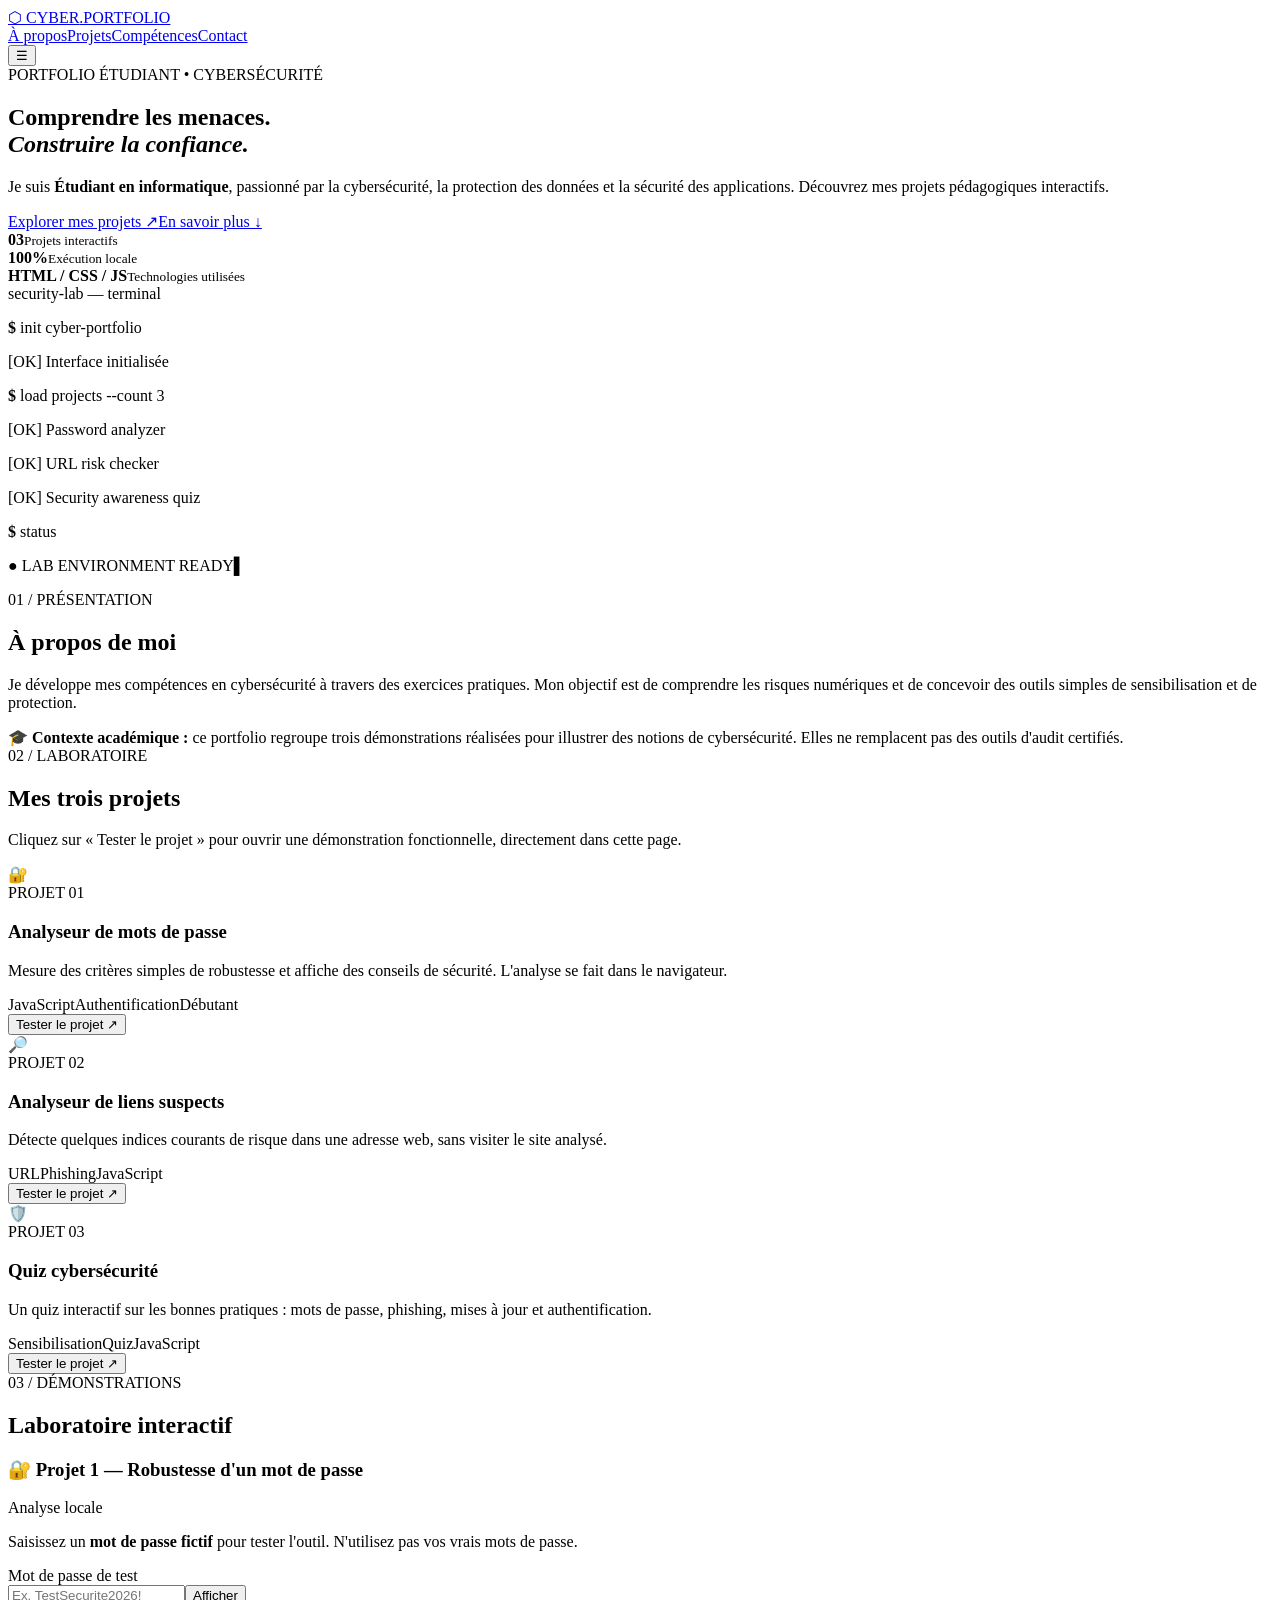
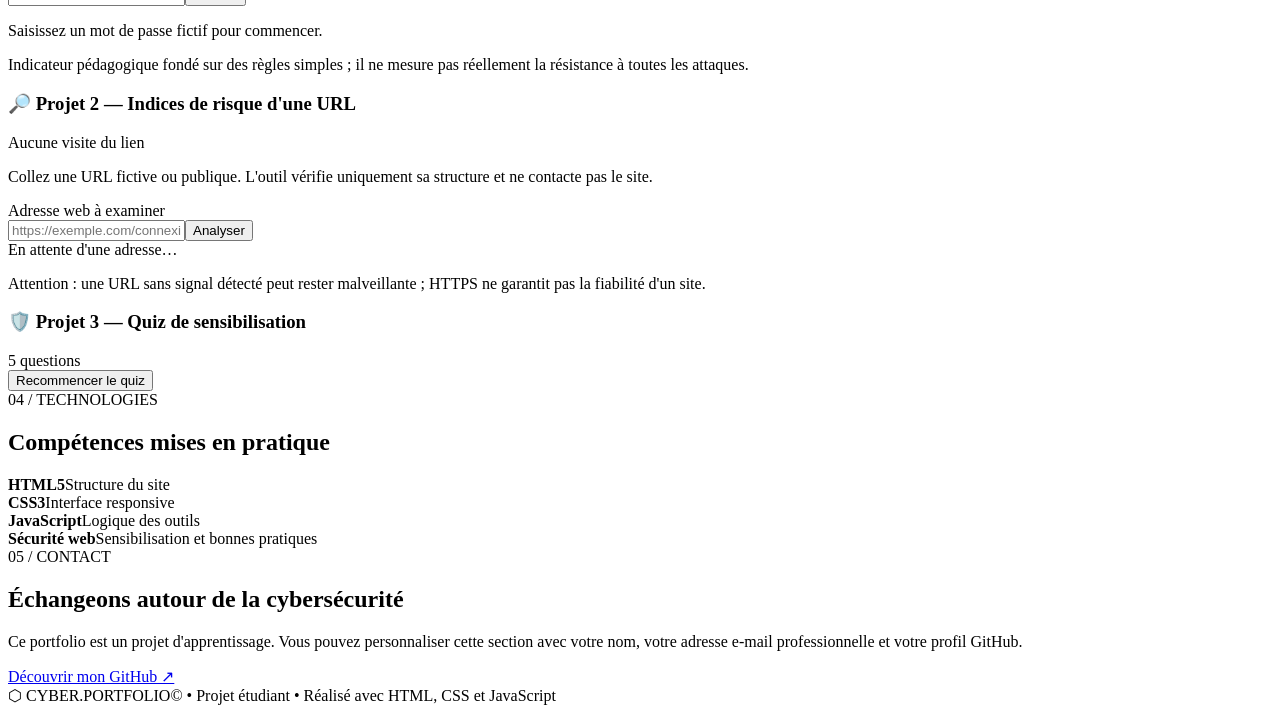
==== index.html @ 008ca934 "Add cybersecurity portfolio homepage" ====
<!doctype html>
<html lang="fr"><head><meta charset="utf-8"><meta name="viewport" content="width=device-width,initial-scale=1"><meta name="description" content="Portfolio étudiant en cybersécurité : projets interactifs de sécurité numérique."><title>Cyber Portfolio | Étudiant en cybersécurité</title><link rel="stylesheet" href="style.css"></head>
<body><header class="top"><a class="logo" href="#accueil"><span>⬡</span> CYBER<span class="accent">.PORTFOLIO</span></a><nav aria-label="Navigation principale"><a href="#apropos">À propos</a><a href="#projets">Projets</a><a href="#competences">Compétences</a><a href="#contact">Contact</a></nav><button id="menu" aria-label="Ouvrir le menu" aria-expanded="false">☰</button></header>
<main><section id="accueil" class="hero wrap"><div><div class="eyebrow"><span class="pulse"></span> PORTFOLIO ÉTUDIANT • CYBERSÉCURITÉ</div><h1>Comprendre les menaces.<br><em>Construire la confiance.</em></h1><p>Je suis <strong>Étudiant en informatique</strong>, passionné par la cybersécurité, la protection des données et la sécurité des applications. Découvrez mes projets pédagogiques interactifs.</p><div class="actions"><a class="btn primary" href="#projets">Explorer mes projets ↗</a><a class="btn secondary" href="#apropos">En savoir plus ↓</a></div><div class="hero-stats"><div><strong>03</strong><small>Projets interactifs</small></div><div><strong>100%</strong><small>Exécution locale</small></div><div><strong>HTML / CSS / JS</strong><small>Technologies utilisées</small></div></div></div><div class="terminal" aria-label="Décoration : console de cybersécurité"><div class="term-head"><i></i><i></i><i></i><span>security-lab — terminal</span></div><div class="term-body"><p><b>$</b> init cyber-portfolio</p><p class="muted">[OK] Interface initialisée</p><p><b>$</b> load projects --count 3</p><p class="muted">[OK] Password analyzer</p><p class="muted">[OK] URL risk checker</p><p class="muted">[OK] Security awareness quiz</p><p><b>$</b> status</p><p class="green">● LAB ENVIRONMENT READY<span class="cursor">▌</span></p></div></div></section>
<section id="apropos" class="section alternate"><div class="wrap"><span class="section-tag">01 / PRÉSENTATION</span><h2>À propos de moi</h2><p class="intro">Je développe mes compétences en cybersécurité à travers des exercices pratiques. Mon objectif est de comprendre les risques numériques et de concevoir des outils simples de sensibilisation et de protection.</p><div class="notice">🎓 <strong>Contexte académique :</strong> ce portfolio regroupe trois démonstrations réalisées pour illustrer des notions de cybersécurité. Elles ne remplacent pas des outils d'audit certifiés.</div></div></section>
<section id="projets" class="section"><div class="wrap"><span class="section-tag">02 / LABORATOIRE</span><h2>Mes trois projets</h2><p class="intro">Cliquez sur « Tester le projet » pour ouvrir une démonstration fonctionnelle, directement dans cette page.</p><div class="cards"><article class="project"><div class="project-icon">🔐</div><div class="number">PROJET 01</div><h3>Analyseur de mots de passe</h3><p>Mesure des critères simples de robustesse et affiche des conseils de sécurité. L'analyse se fait dans le navigateur.</p><div class="tags"><span>JavaScript</span><span>Authentification</span><span>Débutant</span></div><button class="btn primary open-project" data-target="password-lab">Tester le projet ↗</button></article><article class="project"><div class="project-icon">🔎</div><div class="number">PROJET 02</div><h3>Analyseur de liens suspects</h3><p>Détecte quelques indices courants de risque dans une adresse web, sans visiter le site analysé.</p><div class="tags"><span>URL</span><span>Phishing</span><span>JavaScript</span></div><button class="btn primary open-project" data-target="url-lab">Tester le projet ↗</button></article><article class="project"><div class="project-icon">🛡️</div><div class="number">PROJET 03</div><h3>Quiz cybersécurité</h3><p>Un quiz interactif sur les bonnes pratiques : mots de passe, phishing, mises à jour et authentification.</p><div class="tags"><span>Sensibilisation</span><span>Quiz</span><span>JavaScript</span></div><button class="btn primary open-project" data-target="quiz-lab">Tester le projet ↗</button></article></div></div></section>
<section class="section alternate" id="laboratoire"><div class="wrap"><span class="section-tag">03 / DÉMONSTRATIONS</span><h2>Laboratoire interactif</h2><div id="password-lab" class="lab"><div class="lab-heading"><h3>🔐 Projet 1 — Robustesse d'un mot de passe</h3><span>Analyse locale</span></div><p>Saisissez un <strong>mot de passe fictif</strong> pour tester l'outil. N'utilisez pas vos vrais mots de passe.</p><label for="password">Mot de passe de test</label><div class="input-row"><input id="password" type="password" autocomplete="off" spellcheck="false" placeholder="Ex. TestSecurite2026!"/><button id="toggle-pass" class="btn secondary" type="button" aria-label="Afficher ou masquer le mot de passe">Afficher</button></div><div class="meter"><div id="password-meter"></div></div><p id="password-result" class="result" aria-live="polite">Saisissez un mot de passe fictif pour commencer.</p><ul id="password-advice" class="advice"></ul><p class="disclaimer">Indicateur pédagogique fondé sur des règles simples ; il ne mesure pas réellement la résistance à toutes les attaques.</p></div>
<div id="url-lab" class="lab"><div class="lab-heading"><h3>🔎 Projet 2 — Indices de risque d'une URL</h3><span>Aucune visite du lien</span></div><p>Collez une URL fictive ou publique. L'outil vérifie uniquement sa structure et ne contacte pas le site.</p><label for="url-input">Adresse web à examiner</label><div class="input-row"><input id="url-input" type="text" inputmode="url" placeholder="https://exemple.com/connexion"/><button id="check-url" class="btn primary" type="button">Analyser</button></div><div id="url-result" class="result" aria-live="polite">En attente d'une adresse…</div><ul id="url-signals" class="advice"></ul><p class="disclaimer">Attention : une URL sans signal détecté peut rester malveillante ; HTTPS ne garantit pas la fiabilité d'un site.</p></div>
<div id="quiz-lab" class="lab"><div class="lab-heading"><h3>🛡️ Projet 3 — Quiz de sensibilisation</h3><span>5 questions</span></div><div id="quiz-content"></div><div id="quiz-result" class="result" aria-live="polite"></div><button id="quiz-restart" class="btn secondary" type="button">Recommencer le quiz</button></div></div></section>
<section id="competences" class="section"><div class="wrap"><span class="section-tag">04 / TECHNOLOGIES</span><h2>Compétences mises en pratique</h2><div class="skills"><div><strong>HTML5</strong><span>Structure du site</span></div><div><strong>CSS3</strong><span>Interface responsive</span></div><div><strong>JavaScript</strong><span>Logique des outils</span></div><div><strong>Sécurité web</strong><span>Sensibilisation et bonnes pratiques</span></div></div></div></section>
<section id="contact" class="section alternate"><div class="wrap contact"><span class="section-tag">05 / CONTACT</span><h2>Échangeons autour de la cybersécurité</h2><p>Ce portfolio est un projet d'apprentissage. Vous pouvez personnaliser cette section avec votre nom, votre adresse e-mail professionnelle et votre profil GitHub.</p><a class="btn primary" href="https://github.com/renato1245" target="_blank" rel="noopener noreferrer">Découvrir mon GitHub ↗</a></div></section></main><footer><div class="wrap foot"><span>⬡ CYBER.PORTFOLIO</span><span>© <span id="year"></span> • Projet étudiant • Réalisé avec HTML, CSS et JavaScript</span></div></footer><script src="script.js" defer></script></body></html>
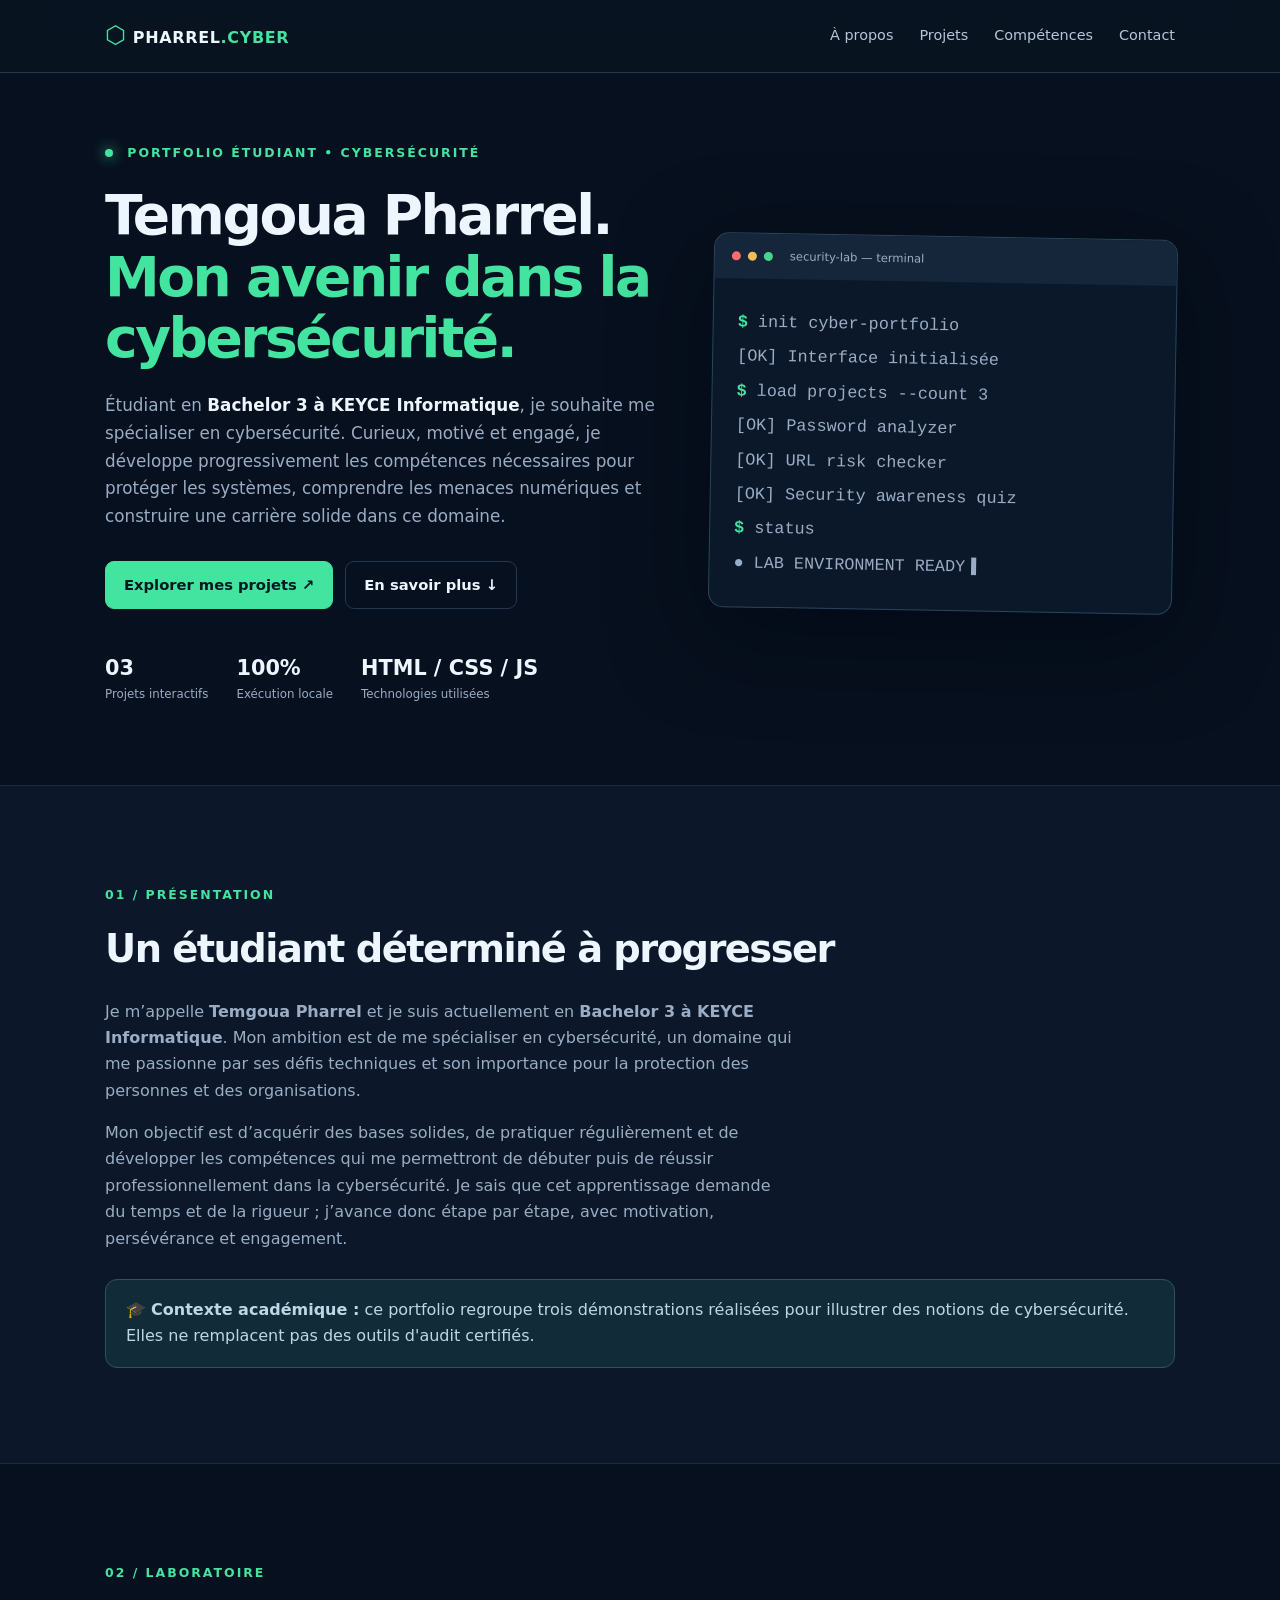
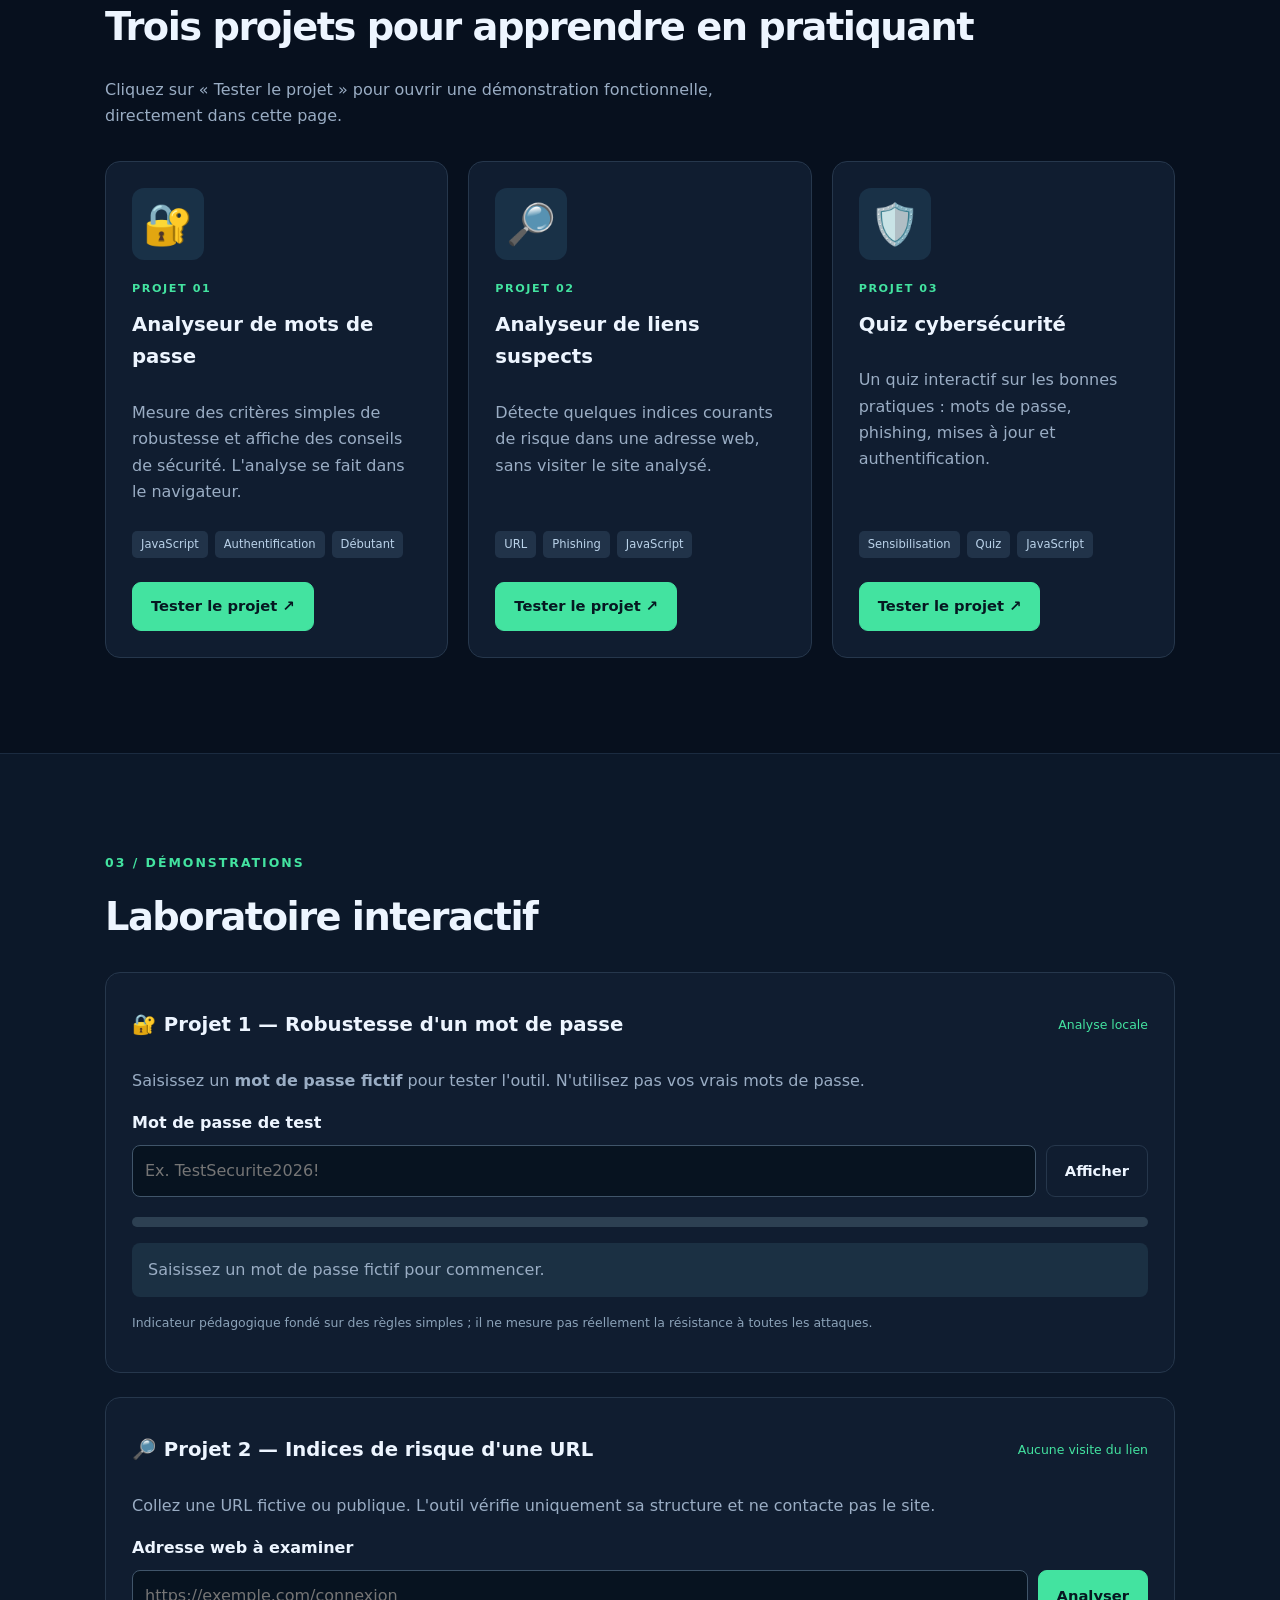
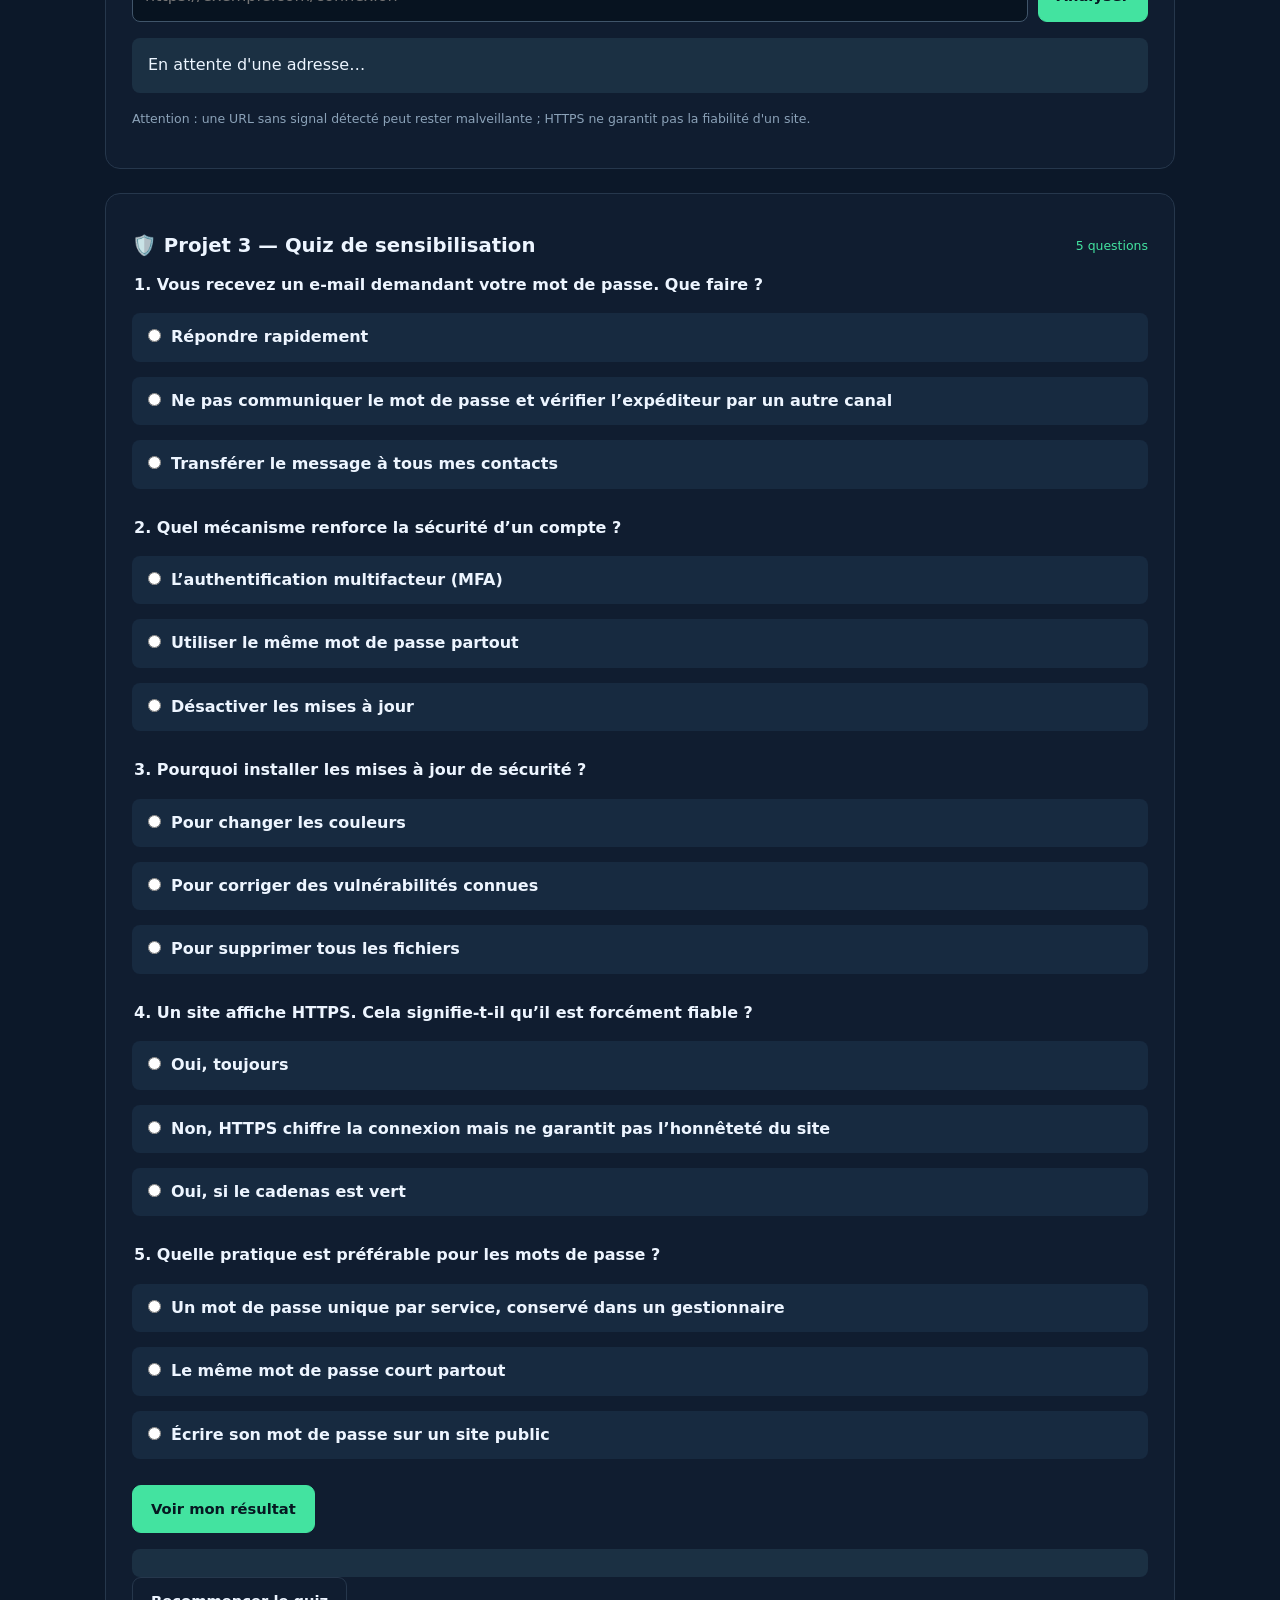
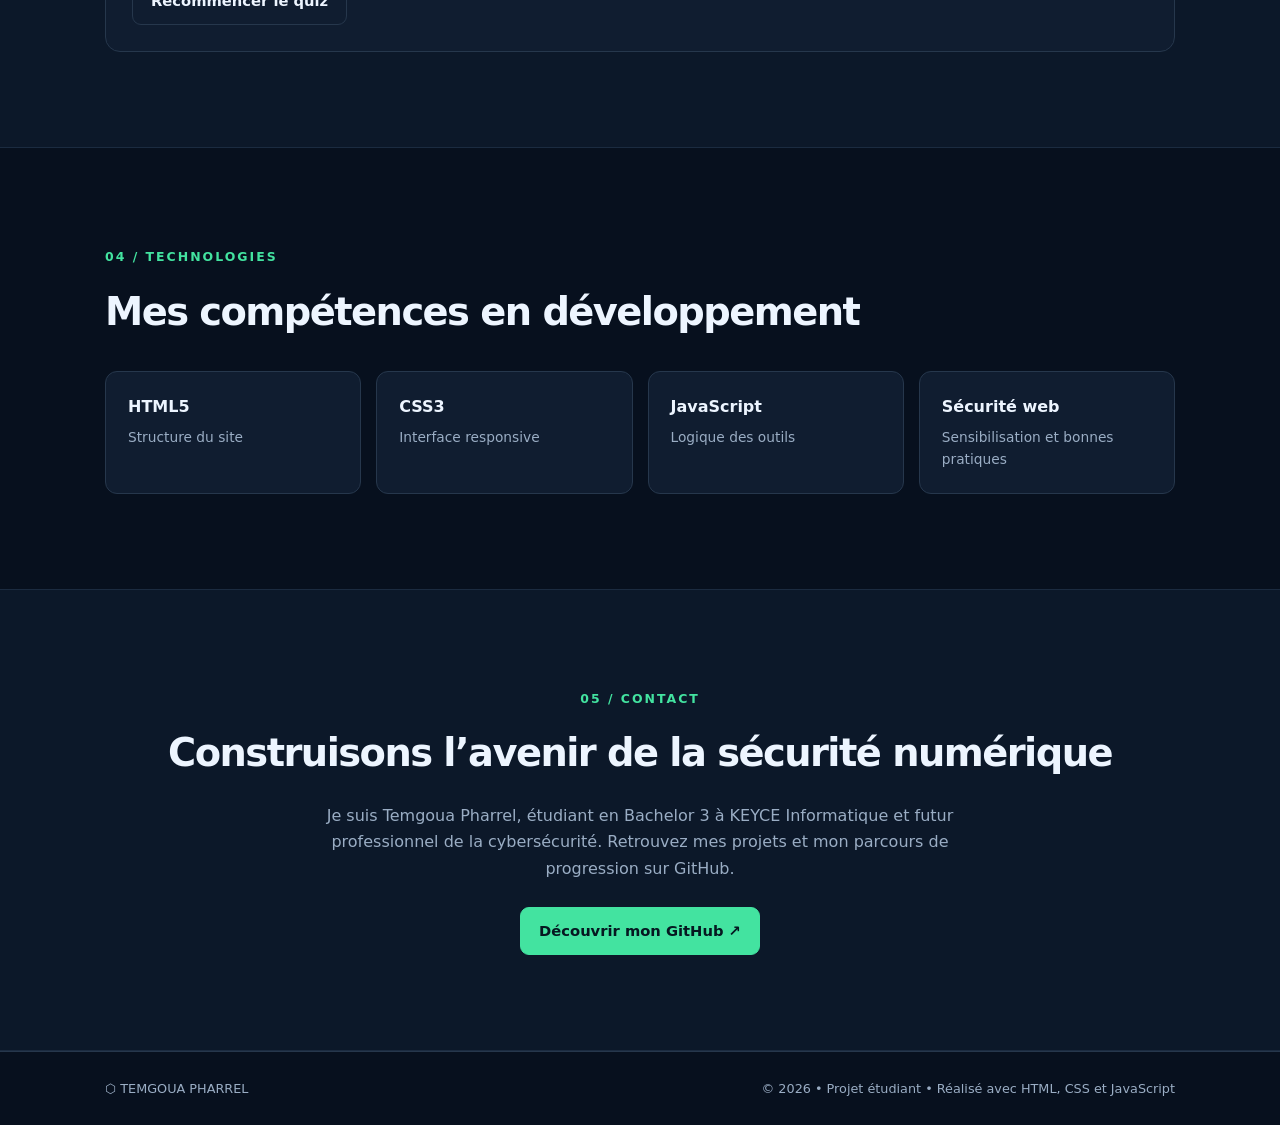
==== commit a8deab12: "Personalize portfolio for Temgoua Pharrel and Bachelor 3 cybersecurity goals" ====
--- a/index.html
+++ b/index.html
@@ -1,11 +1,11 @@
 <!doctype html>
-<html lang="fr"><head><meta charset="utf-8"><meta name="viewport" content="width=device-width,initial-scale=1"><meta name="description" content="Portfolio étudiant en cybersécurité : projets interactifs de sécurité numérique."><title>Cyber Portfolio | Étudiant en cybersécurité</title><link rel="stylesheet" href="style.css"></head>
-<body><header class="top"><a class="logo" href="#accueil"><span>⬡</span> CYBER<span class="accent">.PORTFOLIO</span></a><nav aria-label="Navigation principale"><a href="#apropos">À propos</a><a href="#projets">Projets</a><a href="#competences">Compétences</a><a href="#contact">Contact</a></nav><button id="menu" aria-label="Ouvrir le menu" aria-expanded="false">☰</button></header>
-<main><section id="accueil" class="hero wrap"><div><div class="eyebrow"><span class="pulse"></span> PORTFOLIO ÉTUDIANT • CYBERSÉCURITÉ</div><h1>Comprendre les menaces.<br><em>Construire la confiance.</em></h1><p>Je suis <strong>Étudiant en informatique</strong>, passionné par la cybersécurité, la protection des données et la sécurité des applications. Découvrez mes projets pédagogiques interactifs.</p><div class="actions"><a class="btn primary" href="#projets">Explorer mes projets ↗</a><a class="btn secondary" href="#apropos">En savoir plus ↓</a></div><div class="hero-stats"><div><strong>03</strong><small>Projets interactifs</small></div><div><strong>100%</strong><small>Exécution locale</small></div><div><strong>HTML / CSS / JS</strong><small>Technologies utilisées</small></div></div></div><div class="terminal" aria-label="Décoration : console de cybersécurité"><div class="term-head"><i></i><i></i><i></i><span>security-lab — terminal</span></div><div class="term-body"><p><b>$</b> init cyber-portfolio</p><p class="muted">[OK] Interface initialisée</p><p><b>$</b> load projects --count 3</p><p class="muted">[OK] Password analyzer</p><p class="muted">[OK] URL risk checker</p><p class="muted">[OK] Security awareness quiz</p><p><b>$</b> status</p><p class="green">● LAB ENVIRONMENT READY<span class="cursor">▌</span></p></div></div></section>
-<section id="apropos" class="section alternate"><div class="wrap"><span class="section-tag">01 / PRÉSENTATION</span><h2>À propos de moi</h2><p class="intro">Je développe mes compétences en cybersécurité à travers des exercices pratiques. Mon objectif est de comprendre les risques numériques et de concevoir des outils simples de sensibilisation et de protection.</p><div class="notice">🎓 <strong>Contexte académique :</strong> ce portfolio regroupe trois démonstrations réalisées pour illustrer des notions de cybersécurité. Elles ne remplacent pas des outils d'audit certifiés.</div></div></section>
-<section id="projets" class="section"><div class="wrap"><span class="section-tag">02 / LABORATOIRE</span><h2>Mes trois projets</h2><p class="intro">Cliquez sur « Tester le projet » pour ouvrir une démonstration fonctionnelle, directement dans cette page.</p><div class="cards"><article class="project"><div class="project-icon">🔐</div><div class="number">PROJET 01</div><h3>Analyseur de mots de passe</h3><p>Mesure des critères simples de robustesse et affiche des conseils de sécurité. L'analyse se fait dans le navigateur.</p><div class="tags"><span>JavaScript</span><span>Authentification</span><span>Débutant</span></div><button class="btn primary open-project" data-target="password-lab">Tester le projet ↗</button></article><article class="project"><div class="project-icon">🔎</div><div class="number">PROJET 02</div><h3>Analyseur de liens suspects</h3><p>Détecte quelques indices courants de risque dans une adresse web, sans visiter le site analysé.</p><div class="tags"><span>URL</span><span>Phishing</span><span>JavaScript</span></div><button class="btn primary open-project" data-target="url-lab">Tester le projet ↗</button></article><article class="project"><div class="project-icon">🛡️</div><div class="number">PROJET 03</div><h3>Quiz cybersécurité</h3><p>Un quiz interactif sur les bonnes pratiques : mots de passe, phishing, mises à jour et authentification.</p><div class="tags"><span>Sensibilisation</span><span>Quiz</span><span>JavaScript</span></div><button class="btn primary open-project" data-target="quiz-lab">Tester le projet ↗</button></article></div></div></section>
+<html lang="fr"><head><meta charset="utf-8"><meta name="viewport" content="width=device-width,initial-scale=1"><meta name="description" content="Portfolio de Temgoua Pharrel, étudiant en Bachelor 3 à KEYCE Informatique, futur spécialiste en cybersécurité."><title>Temgoua Pharrel | Portfolio cybersécurité</title><link rel="stylesheet" href="style.css"></head>
+<body><header class="top"><a class="logo" href="#accueil"><span>⬡</span> PHARREL<span class="accent">.CYBER</span></a><nav aria-label="Navigation principale"><a href="#apropos">À propos</a><a href="#projets">Projets</a><a href="#competences">Compétences</a><a href="#contact">Contact</a></nav><button id="menu" aria-label="Ouvrir le menu" aria-expanded="false">☰</button></header>
+<main><section id="accueil" class="hero wrap"><div><div class="eyebrow"><span class="pulse"></span> PORTFOLIO ÉTUDIANT • CYBERSÉCURITÉ</div><h1>Temgoua Pharrel.<br><em>Mon avenir dans la cybersécurité.</em></h1><p>Étudiant en <strong>Bachelor 3 à KEYCE Informatique</strong>, je souhaite me spécialiser en cybersécurité. Curieux, motivé et engagé, je développe progressivement les compétences nécessaires pour protéger les systèmes, comprendre les menaces numériques et construire une carrière solide dans ce domaine.</p><div class="actions"><a class="btn primary" href="#projets">Explorer mes projets ↗</a><a class="btn secondary" href="#apropos">En savoir plus ↓</a></div><div class="hero-stats"><div><strong>03</strong><small>Projets interactifs</small></div><div><strong>100%</strong><small>Exécution locale</small></div><div><strong>HTML / CSS / JS</strong><small>Technologies utilisées</small></div></div></div><div class="terminal" aria-label="Décoration : console de cybersécurité"><div class="term-head"><i></i><i></i><i></i><span>security-lab — terminal</span></div><div class="term-body"><p><b>$</b> init cyber-portfolio</p><p class="muted">[OK] Interface initialisée</p><p><b>$</b> load projects --count 3</p><p class="muted">[OK] Password analyzer</p><p class="muted">[OK] URL risk checker</p><p class="muted">[OK] Security awareness quiz</p><p><b>$</b> status</p><p class="green">● LAB ENVIRONMENT READY<span class="cursor">▌</span></p></div></div></section>
+<section id="apropos" class="section alternate"><div class="wrap"><span class="section-tag">01 / PRÉSENTATION</span><h2>Un étudiant déterminé à progresser</h2><p class="intro">Je m’appelle <strong>Temgoua Pharrel</strong> et je suis actuellement en <strong>Bachelor 3 à KEYCE Informatique</strong>. Mon ambition est de me spécialiser en cybersécurité, un domaine qui me passionne par ses défis techniques et son importance pour la protection des personnes et des organisations.</p><p class="intro">Mon objectif est d’acquérir des bases solides, de pratiquer régulièrement et de développer les compétences qui me permettront de débuter puis de réussir professionnellement dans la cybersécurité. Je sais que cet apprentissage demande du temps et de la rigueur ; j’avance donc étape par étape, avec motivation, persévérance et engagement.</p><div class="notice">🎓 <strong>Contexte académique :</strong> ce portfolio regroupe trois démonstrations réalisées pour illustrer des notions de cybersécurité. Elles ne remplacent pas des outils d'audit certifiés.</div></div></section>
+<section id="projets" class="section"><div class="wrap"><span class="section-tag">02 / LABORATOIRE</span><h2>Trois projets pour apprendre en pratiquant</h2><p class="intro">Cliquez sur « Tester le projet » pour ouvrir une démonstration fonctionnelle, directement dans cette page.</p><div class="cards"><article class="project"><div class="project-icon">🔐</div><div class="number">PROJET 01</div><h3>Analyseur de mots de passe</h3><p>Mesure des critères simples de robustesse et affiche des conseils de sécurité. L'analyse se fait dans le navigateur.</p><div class="tags"><span>JavaScript</span><span>Authentification</span><span>Débutant</span></div><button class="btn primary open-project" data-target="password-lab">Tester le projet ↗</button></article><article class="project"><div class="project-icon">🔎</div><div class="number">PROJET 02</div><h3>Analyseur de liens suspects</h3><p>Détecte quelques indices courants de risque dans une adresse web, sans visiter le site analysé.</p><div class="tags"><span>URL</span><span>Phishing</span><span>JavaScript</span></div><button class="btn primary open-project" data-target="url-lab">Tester le projet ↗</button></article><article class="project"><div class="project-icon">🛡️</div><div class="number">PROJET 03</div><h3>Quiz cybersécurité</h3><p>Un quiz interactif sur les bonnes pratiques : mots de passe, phishing, mises à jour et authentification.</p><div class="tags"><span>Sensibilisation</span><span>Quiz</span><span>JavaScript</span></div><button class="btn primary open-project" data-target="quiz-lab">Tester le projet ↗</button></article></div></div></section>
 <section class="section alternate" id="laboratoire"><div class="wrap"><span class="section-tag">03 / DÉMONSTRATIONS</span><h2>Laboratoire interactif</h2><div id="password-lab" class="lab"><div class="lab-heading"><h3>🔐 Projet 1 — Robustesse d'un mot de passe</h3><span>Analyse locale</span></div><p>Saisissez un <strong>mot de passe fictif</strong> pour tester l'outil. N'utilisez pas vos vrais mots de passe.</p><label for="password">Mot de passe de test</label><div class="input-row"><input id="password" type="password" autocomplete="off" spellcheck="false" placeholder="Ex. TestSecurite2026!"/><button id="toggle-pass" class="btn secondary" type="button" aria-label="Afficher ou masquer le mot de passe">Afficher</button></div><div class="meter"><div id="password-meter"></div></div><p id="password-result" class="result" aria-live="polite">Saisissez un mot de passe fictif pour commencer.</p><ul id="password-advice" class="advice"></ul><p class="disclaimer">Indicateur pédagogique fondé sur des règles simples ; il ne mesure pas réellement la résistance à toutes les attaques.</p></div>
 <div id="url-lab" class="lab"><div class="lab-heading"><h3>🔎 Projet 2 — Indices de risque d'une URL</h3><span>Aucune visite du lien</span></div><p>Collez une URL fictive ou publique. L'outil vérifie uniquement sa structure et ne contacte pas le site.</p><label for="url-input">Adresse web à examiner</label><div class="input-row"><input id="url-input" type="text" inputmode="url" placeholder="https://exemple.com/connexion"/><button id="check-url" class="btn primary" type="button">Analyser</button></div><div id="url-result" class="result" aria-live="polite">En attente d'une adresse…</div><ul id="url-signals" class="advice"></ul><p class="disclaimer">Attention : une URL sans signal détecté peut rester malveillante ; HTTPS ne garantit pas la fiabilité d'un site.</p></div>
 <div id="quiz-lab" class="lab"><div class="lab-heading"><h3>🛡️ Projet 3 — Quiz de sensibilisation</h3><span>5 questions</span></div><div id="quiz-content"></div><div id="quiz-result" class="result" aria-live="polite"></div><button id="quiz-restart" class="btn secondary" type="button">Recommencer le quiz</button></div></div></section>
-<section id="competences" class="section"><div class="wrap"><span class="section-tag">04 / TECHNOLOGIES</span><h2>Compétences mises en pratique</h2><div class="skills"><div><strong>HTML5</strong><span>Structure du site</span></div><div><strong>CSS3</strong><span>Interface responsive</span></div><div><strong>JavaScript</strong><span>Logique des outils</span></div><div><strong>Sécurité web</strong><span>Sensibilisation et bonnes pratiques</span></div></div></div></section>
-<section id="contact" class="section alternate"><div class="wrap contact"><span class="section-tag">05 / CONTACT</span><h2>Échangeons autour de la cybersécurité</h2><p>Ce portfolio est un projet d'apprentissage. Vous pouvez personnaliser cette section avec votre nom, votre adresse e-mail professionnelle et votre profil GitHub.</p><a class="btn primary" href="https://github.com/renato1245" target="_blank" rel="noopener noreferrer">Découvrir mon GitHub ↗</a></div></section></main><footer><div class="wrap foot"><span>⬡ CYBER.PORTFOLIO</span><span>© <span id="year"></span> • Projet étudiant • Réalisé avec HTML, CSS et JavaScript</span></div></footer><script src="script.js" defer></script></body></html>+<section id="competences" class="section"><div class="wrap"><span class="section-tag">04 / TECHNOLOGIES</span><h2>Mes compétences en développement</h2><div class="skills"><div><strong>HTML5</strong><span>Structure du site</span></div><div><strong>CSS3</strong><span>Interface responsive</span></div><div><strong>JavaScript</strong><span>Logique des outils</span></div><div><strong>Sécurité web</strong><span>Sensibilisation et bonnes pratiques</span></div></div></div></section>
+<section id="contact" class="section alternate"><div class="wrap contact"><span class="section-tag">05 / CONTACT</span><h2>Construisons l’avenir de la sécurité numérique</h2><p>Je suis Temgoua Pharrel, étudiant en Bachelor 3 à KEYCE Informatique et futur professionnel de la cybersécurité. Retrouvez mes projets et mon parcours de progression sur GitHub.</p><a class="btn primary" href="https://github.com/renato1245" target="_blank" rel="noopener noreferrer">Découvrir mon GitHub ↗</a></div></section></main><footer><div class="wrap foot"><span>⬡ TEMGOUA PHARREL</span><span>© <span id="year"></span> • Projet étudiant • Réalisé avec HTML, CSS et JavaScript</span></div></footer><script src="script.js" defer></script></body></html>
--- a/style.css
+++ b/style.css
@@ -0,0 +1 @@
+:root{--bg:#07101e;--panel:#101d30;--panel2:#14253b;--line:#26374c;--text:#edf5ff;--muted:#9aadc4;--green:#43e3a0;--blue:#5c9dfb}*{box-sizing:border-box}html{scroll-behavior:smooth}body{margin:0;background:var(--bg);color:var(--text);font-family:Inter,system-ui,-apple-system,Segoe UI,Arial,sans-serif;line-height:1.65}button,input{font:inherit}button{cursor:pointer}a{color:inherit;text-decoration:none}.wrap{max-width:1120px;margin:auto;padding:0 25px}.top{position:sticky;top:0;z-index:20;display:flex;justify-content:space-between;align-items:center;padding:16px max(25px,calc((100vw - 1070px)/2));background:#091422ef;backdrop-filter:blur(16px);border-bottom:1px solid var(--line)}.logo{font-weight:900;letter-spacing:.04em}.logo>span:first-child{color:var(--green);font-size:1.5rem}.accent,.hero em{color:var(--green);font-style:normal}.top nav{display:flex;gap:26px}.top nav a{color:#b5c7db;font-size:.9rem}.top nav a:hover{color:var(--green)}#menu{display:none;border:0;background:transparent;color:white;font-size:1.5rem}.hero{display:grid;grid-template-columns:1.2fr 1fr;gap:50px;align-items:center;min-height:650px;padding-top:70px;padding-bottom:80px}.eyebrow,.section-tag{font-size:.78rem;font-weight:800;letter-spacing:.16em;color:var(--green)}.pulse{display:inline-block;width:8px;height:8px;border-radius:50%;background:var(--green);box-shadow:0 0 14px var(--green);margin-right:8px}h1{font-size:clamp(2.3rem,4.3vw,4.3rem);line-height:1.12;letter-spacing:-.045em;margin:22px 0}h2{font-size:clamp(2rem,3vw,2.9rem);letter-spacing:-.04em;margin:10px 0 18px}h3{font-size:1.23rem;margin:10px 0}.hero p,.intro,.contact p{color:var(--muted);max-width:690px}.hero p{font-size:1.05rem}.hero p strong{color:var(--text)}.actions{display:flex;gap:12px;flex-wrap:wrap;margin:30px 0 42px}.btn{border-radius:9px;border:1px solid var(--line);display:inline-flex;align-items:center;justify-content:center;padding:11px 18px;font-size:.92rem;font-weight:750;transition:transform .15s,background .15s}.btn:hover{transform:translateY(-2px)}.primary{background:var(--green);color:#061821;border-color:var(--green)}.primary:hover{background:#78f1bc}.secondary{background:transparent;color:var(--text)}.hero-stats{display:flex;gap:28px;flex-wrap:wrap}.hero-stats div{display:flex;flex-direction:column}.hero-stats strong{font-size:1.3rem}.hero-stats small{color:var(--muted);font-size:.74rem}.terminal{background:#0b1829;border:1px solid #29465a;border-radius:15px;box-shadow:0 25px 90px #020813a8;overflow:hidden;transform:rotate(1deg)}.term-head{background:#15263a;padding:13px 17px;display:flex;gap:7px;align-items:center}.term-head i{height:9px;width:9px;border-radius:50%;background:#fb6b69}.term-head i:nth-child(2){background:#f3bc52}.term-head i:nth-child(3){background:#45d58b}.term-head span{color:var(--muted);font-size:.72rem;margin-left:10px}.term-body{padding:24px;font:13px/1.75 ui-monospace,SFMono-Regular,Consolas,monospace}.term-body p{margin:5px 0}.term-body b,.green{color:var(--green)}.muted{color:#8da2b6}.cursor{margin-left:6px}.section{padding:95px 0;scroll-margin-top:65px}.alternate{background:#0c1829;border-block:1px solid #1b2b40}.notice{border:1px solid #2b5362;background:#122b39;padding:17px 20px;border-radius:12px;margin-top:27px;color:#bfd6e6}.cards{display:grid;grid-template-columns:repeat(3,1fr);gap:20px;margin-top:32px}.project,.lab{border:1px solid var(--line);border-radius:15px;background:var(--panel);padding:26px}.project{display:flex;flex-direction:column}.project-icon{font-size:2.5rem;background:#193147;border-radius:12px;width:72px;height:72px;display:grid;place-items:center}.number{font-size:.7rem;letter-spacing:.14em;color:var(--green);font-weight:800;margin-top:20px}.project p{color:var(--muted);flex:1}.tags{display:flex;flex-wrap:wrap;gap:7px;margin:10px 0 24px}.tags span{font-size:.72rem;padding:4px 9px;background:#213349;border-radius:5px;color:#bad2e9}.project .btn{align-self:flex-start}.lab{margin-top:24px;scroll-margin-top:90px}.lab-heading{display:flex;align-items:center;justify-content:space-between;gap:12px}.lab-heading span{color:var(--green);font-size:.78rem}.lab>p{color:var(--muted)}.lab label{display:block;font-weight:700;margin:15px 0 8px}.input-row{display:flex;gap:10px}.input-row input{min-width:0;flex:1;background:#071320;color:var(--text);border:1px solid #40556a;border-radius:8px;padding:12px}.input-row input:focus{outline:2px solid var(--green);outline-offset:1px}.meter{height:10px;background:#2d4052;border-radius:20px;overflow:hidden;margin-top:20px}.meter>div{height:100%;width:0;background:#ff6470;transition:width .2s,background .2s}.result{padding:14px 16px;background:#1b3043;border-radius:8px;margin-top:16px}.advice{color:#bfd0e2;padding-left:20px}.advice li{margin:6px 0}.disclaimer{font-size:.78rem!important;color:#8ba2b8!important}.quiz-question{font-weight:700;margin-top:22px}.quiz-option{display:block;background:#172a40;padding:11px;border-radius:8px;margin:8px 0;cursor:pointer}.quiz-option:hover{background:#213b56}.quiz-option input{margin-right:10px;accent-color:var(--green)}.skills{display:grid;grid-template-columns:repeat(4,1fr);gap:15px;margin-top:28px}.skills>div{background:var(--panel);border:1px solid var(--line);border-radius:12px;padding:22px;display:flex;flex-direction:column}.skills span{color:var(--muted);font-size:.86rem;margin-top:5px}.contact{text-align:center}.contact p{margin:0 auto 25px}footer{border-top:1px solid var(--line);padding:26px 0;color:var(--muted);font-size:.8rem}.foot{display:flex;justify-content:space-between;gap:15px;flex-wrap:wrap}@media(max-width:850px){.hero{grid-template-columns:1fr;min-height:auto;gap:20px}.terminal{transform:none}.cards{grid-template-columns:1fr}.skills{grid-template-columns:repeat(2,1fr)}.top nav{display:none;position:absolute;top:61px;left:0;right:0;background:#0b1829;padding:18px 25px;flex-direction:column;border-bottom:1px solid var(--line)}.top nav.open{display:flex}#menu{display:block}}@media(max-width:540px){.hero{padding-top:55px}.section{padding:65px 0}.skills{grid-template-columns:1fr}.lab,.project{padding:19px}.lab-heading{align-items:flex-start;flex-direction:column}.input-row{flex-direction:column}.hero-stats{gap:18px}.logo{font-size:.85rem}}
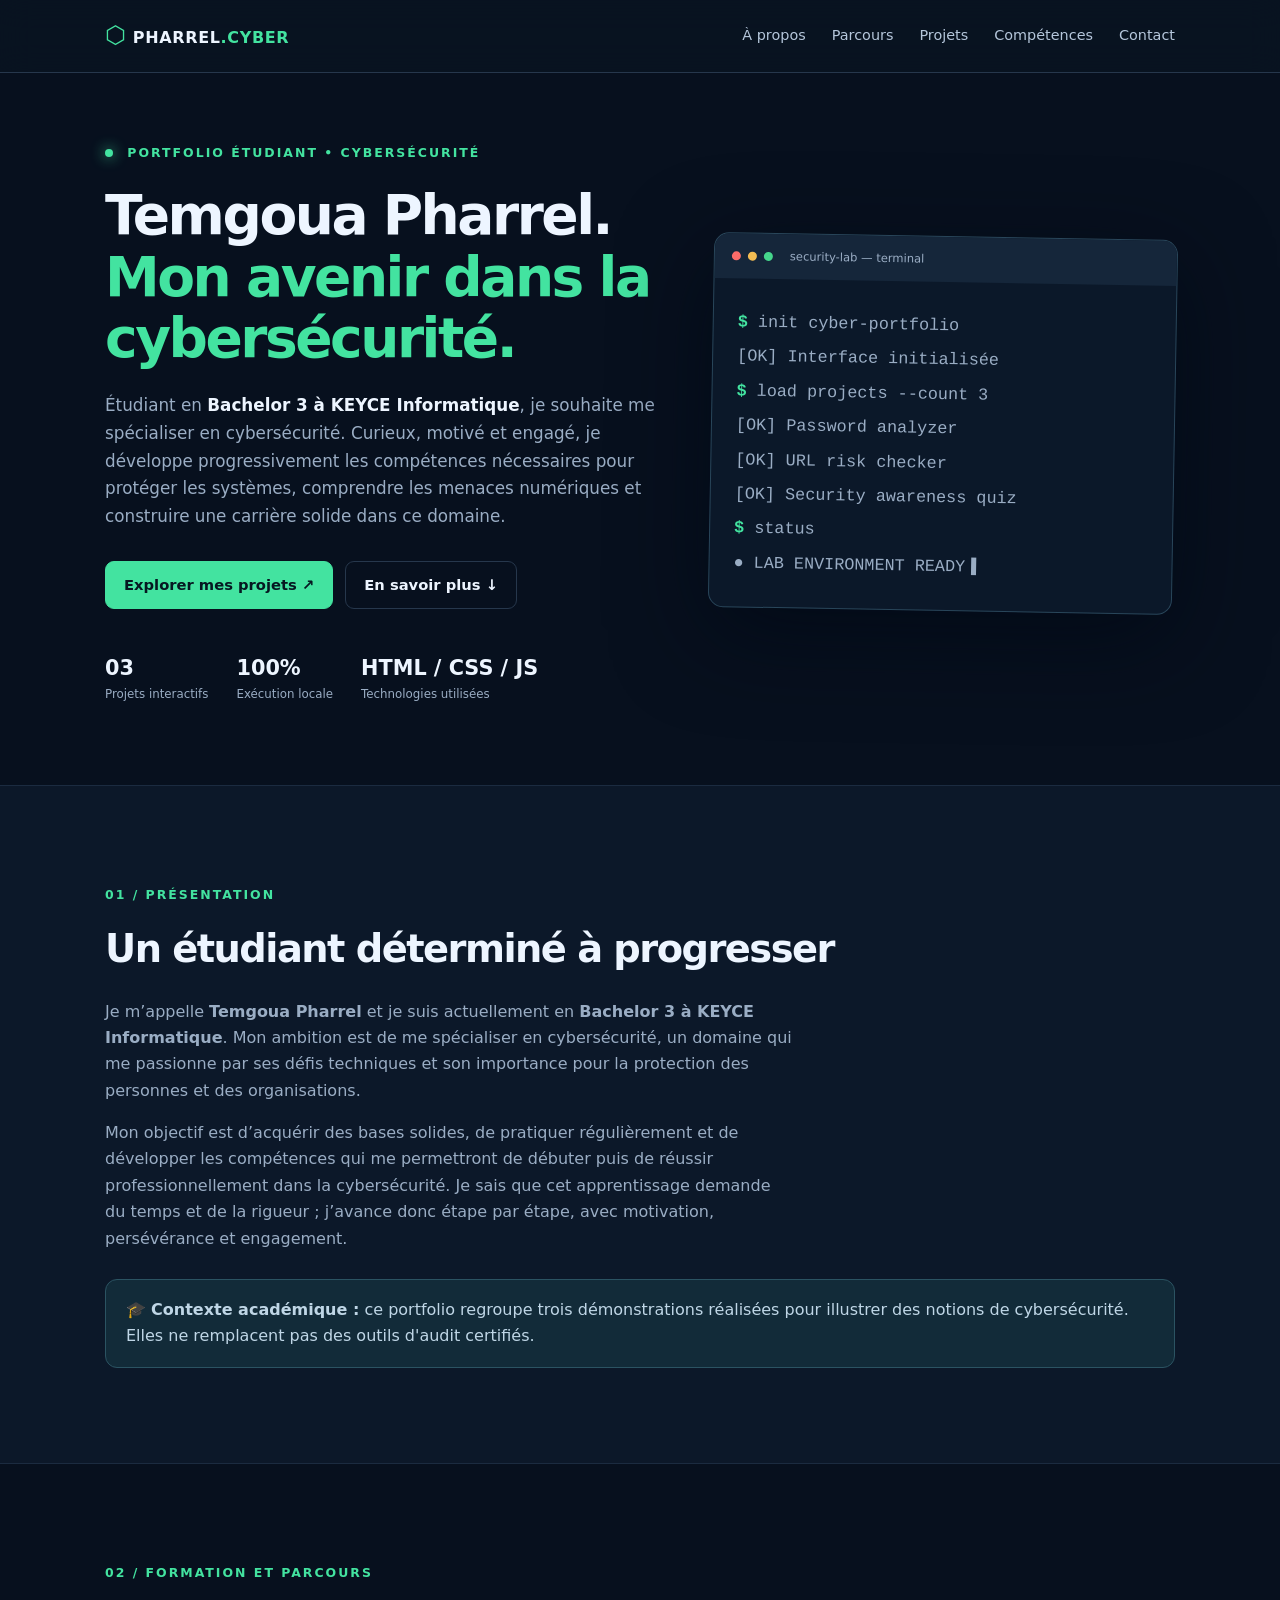
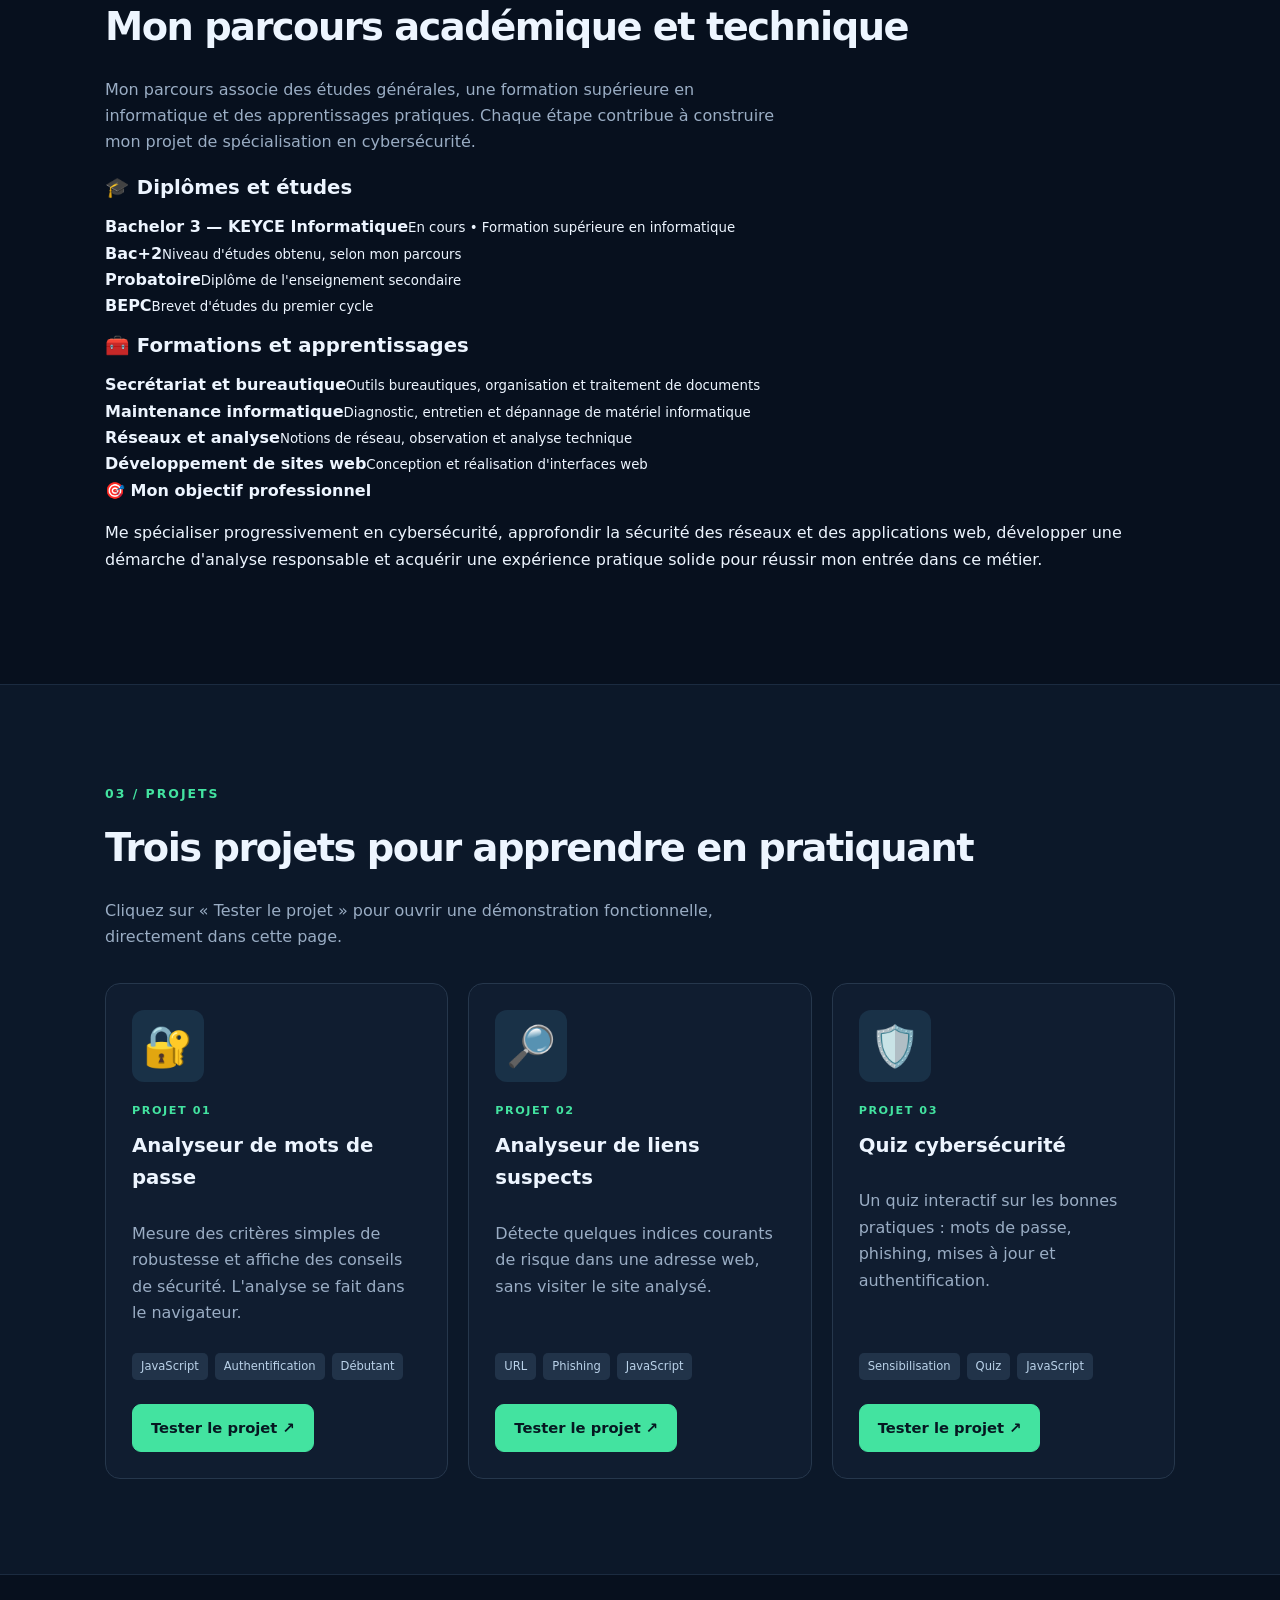
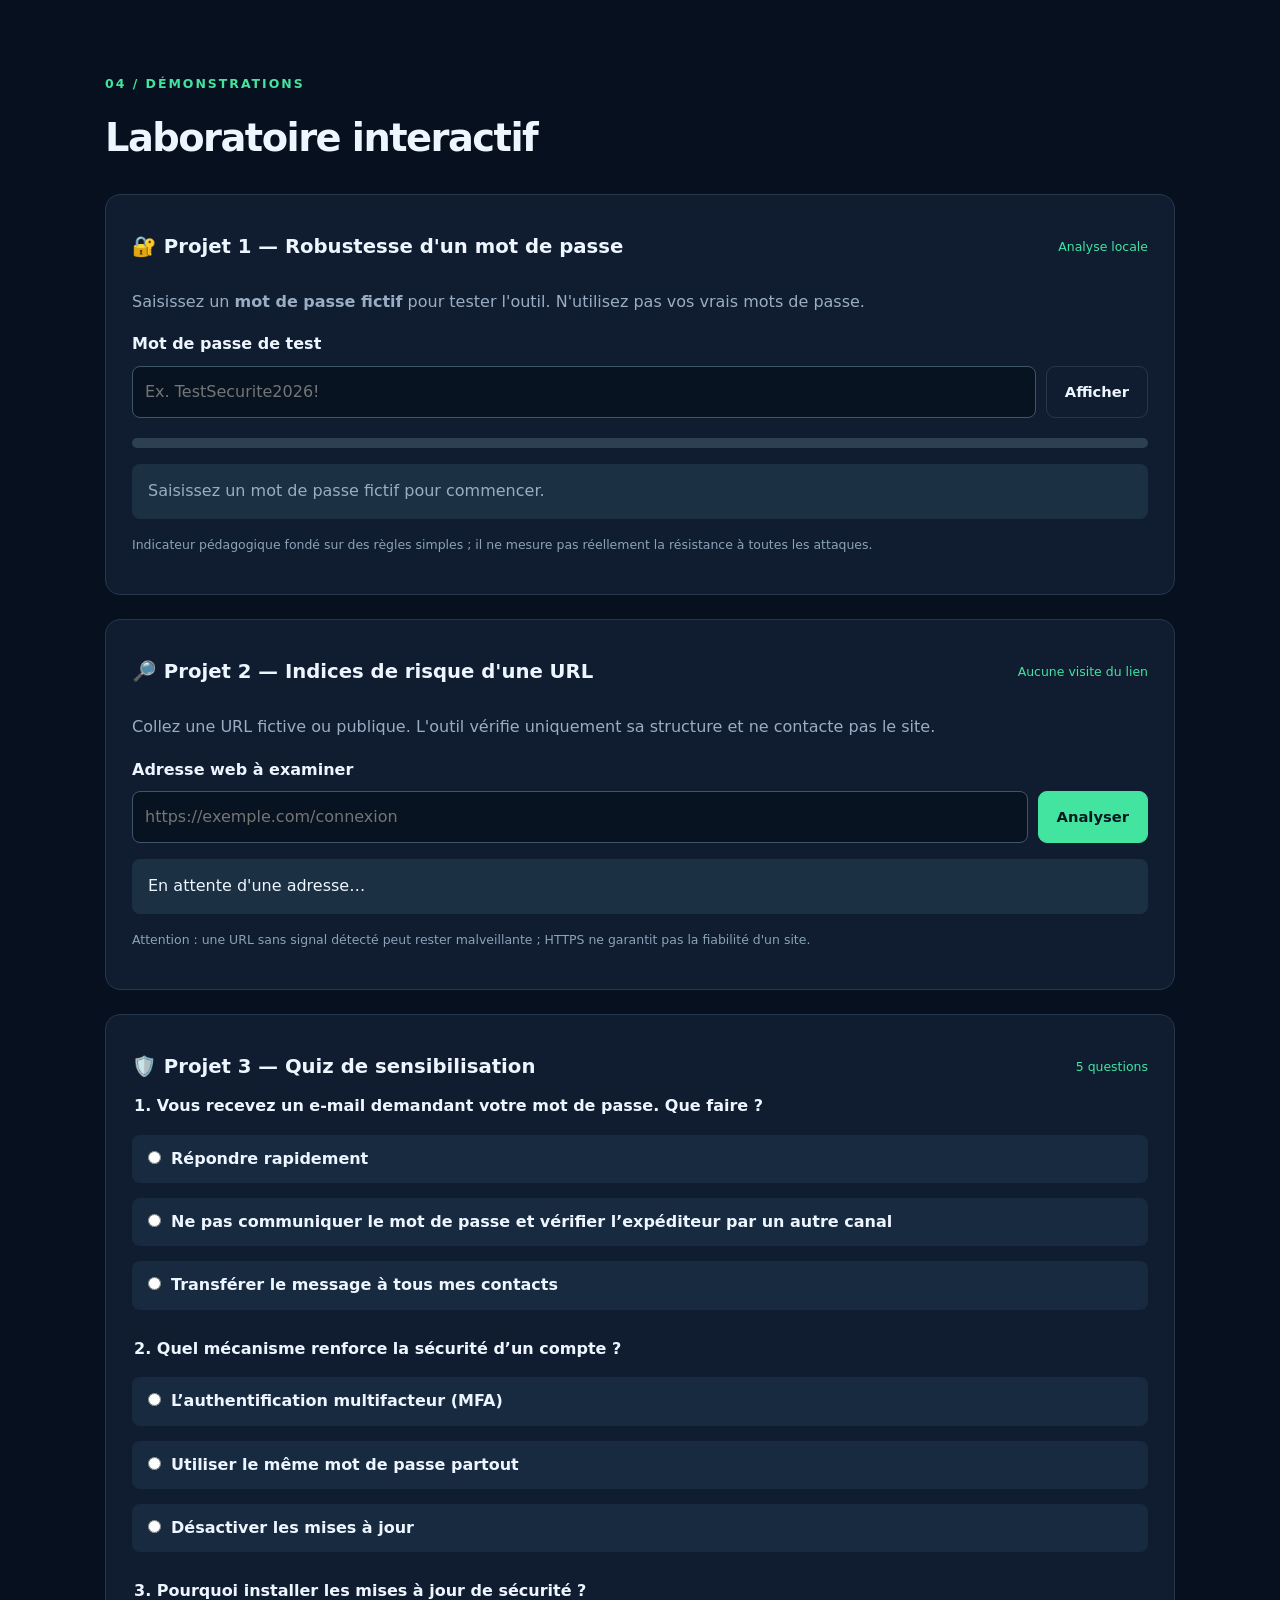
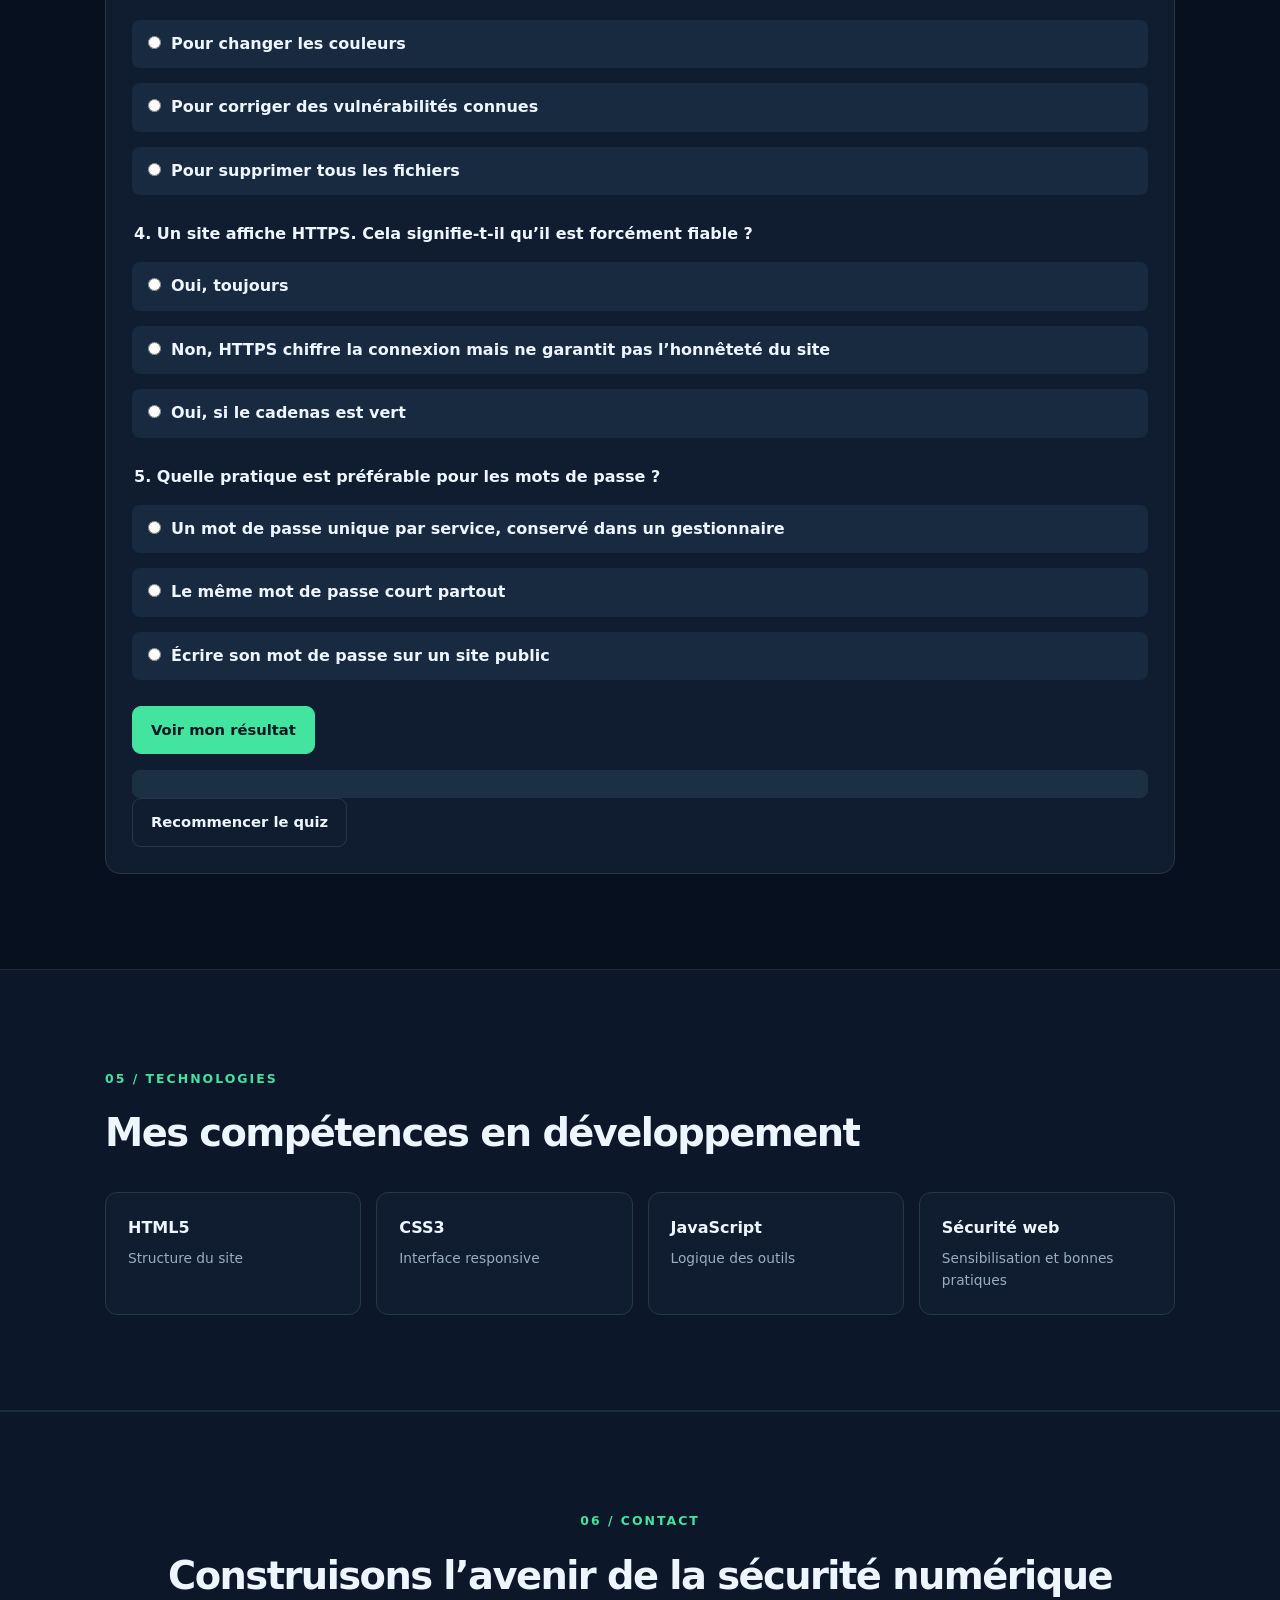
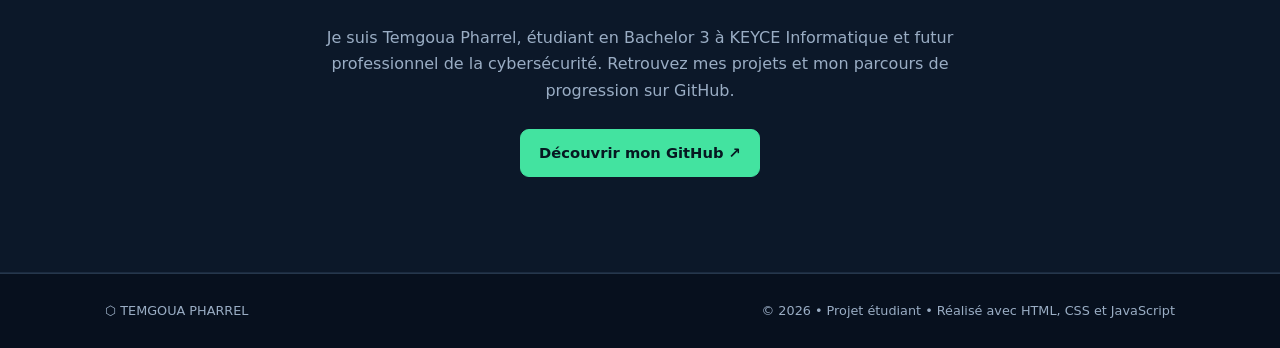
==== commit 5521ada3: "Add academic journey diplomas and technical training section" ====
--- a/index.html
+++ b/index.html
@@ -1,11 +1,11 @@
 <!doctype html>
 <html lang="fr"><head><meta charset="utf-8"><meta name="viewport" content="width=device-width,initial-scale=1"><meta name="description" content="Portfolio de Temgoua Pharrel, étudiant en Bachelor 3 à KEYCE Informatique, futur spécialiste en cybersécurité."><title>Temgoua Pharrel | Portfolio cybersécurité</title><link rel="stylesheet" href="style.css"></head>
-<body><header class="top"><a class="logo" href="#accueil"><span>⬡</span> PHARREL<span class="accent">.CYBER</span></a><nav aria-label="Navigation principale"><a href="#apropos">À propos</a><a href="#projets">Projets</a><a href="#competences">Compétences</a><a href="#contact">Contact</a></nav><button id="menu" aria-label="Ouvrir le menu" aria-expanded="false">☰</button></header>
+<body><header class="top"><a class="logo" href="#accueil"><span>⬡</span> PHARREL<span class="accent">.CYBER</span></a><nav aria-label="Navigation principale"><a href="#apropos">À propos</a><a href="#parcours">Parcours</a><a href="#projets">Projets</a><a href="#competences">Compétences</a><a href="#contact">Contact</a></nav><button id="menu" aria-label="Ouvrir le menu" aria-expanded="false">☰</button></header>
 <main><section id="accueil" class="hero wrap"><div><div class="eyebrow"><span class="pulse"></span> PORTFOLIO ÉTUDIANT • CYBERSÉCURITÉ</div><h1>Temgoua Pharrel.<br><em>Mon avenir dans la cybersécurité.</em></h1><p>Étudiant en <strong>Bachelor 3 à KEYCE Informatique</strong>, je souhaite me spécialiser en cybersécurité. Curieux, motivé et engagé, je développe progressivement les compétences nécessaires pour protéger les systèmes, comprendre les menaces numériques et construire une carrière solide dans ce domaine.</p><div class="actions"><a class="btn primary" href="#projets">Explorer mes projets ↗</a><a class="btn secondary" href="#apropos">En savoir plus ↓</a></div><div class="hero-stats"><div><strong>03</strong><small>Projets interactifs</small></div><div><strong>100%</strong><small>Exécution locale</small></div><div><strong>HTML / CSS / JS</strong><small>Technologies utilisées</small></div></div></div><div class="terminal" aria-label="Décoration : console de cybersécurité"><div class="term-head"><i></i><i></i><i></i><span>security-lab — terminal</span></div><div class="term-body"><p><b>$</b> init cyber-portfolio</p><p class="muted">[OK] Interface initialisée</p><p><b>$</b> load projects --count 3</p><p class="muted">[OK] Password analyzer</p><p class="muted">[OK] URL risk checker</p><p class="muted">[OK] Security awareness quiz</p><p><b>$</b> status</p><p class="green">● LAB ENVIRONMENT READY<span class="cursor">▌</span></p></div></div></section>
 <section id="apropos" class="section alternate"><div class="wrap"><span class="section-tag">01 / PRÉSENTATION</span><h2>Un étudiant déterminé à progresser</h2><p class="intro">Je m’appelle <strong>Temgoua Pharrel</strong> et je suis actuellement en <strong>Bachelor 3 à KEYCE Informatique</strong>. Mon ambition est de me spécialiser en cybersécurité, un domaine qui me passionne par ses défis techniques et son importance pour la protection des personnes et des organisations.</p><p class="intro">Mon objectif est d’acquérir des bases solides, de pratiquer régulièrement et de développer les compétences qui me permettront de débuter puis de réussir professionnellement dans la cybersécurité. Je sais que cet apprentissage demande du temps et de la rigueur ; j’avance donc étape par étape, avec motivation, persévérance et engagement.</p><div class="notice">🎓 <strong>Contexte académique :</strong> ce portfolio regroupe trois démonstrations réalisées pour illustrer des notions de cybersécurité. Elles ne remplacent pas des outils d'audit certifiés.</div></div></section>
-<section id="projets" class="section"><div class="wrap"><span class="section-tag">02 / LABORATOIRE</span><h2>Trois projets pour apprendre en pratiquant</h2><p class="intro">Cliquez sur « Tester le projet » pour ouvrir une démonstration fonctionnelle, directement dans cette page.</p><div class="cards"><article class="project"><div class="project-icon">🔐</div><div class="number">PROJET 01</div><h3>Analyseur de mots de passe</h3><p>Mesure des critères simples de robustesse et affiche des conseils de sécurité. L'analyse se fait dans le navigateur.</p><div class="tags"><span>JavaScript</span><span>Authentification</span><span>Débutant</span></div><button class="btn primary open-project" data-target="password-lab">Tester le projet ↗</button></article><article class="project"><div class="project-icon">🔎</div><div class="number">PROJET 02</div><h3>Analyseur de liens suspects</h3><p>Détecte quelques indices courants de risque dans une adresse web, sans visiter le site analysé.</p><div class="tags"><span>URL</span><span>Phishing</span><span>JavaScript</span></div><button class="btn primary open-project" data-target="url-lab">Tester le projet ↗</button></article><article class="project"><div class="project-icon">🛡️</div><div class="number">PROJET 03</div><h3>Quiz cybersécurité</h3><p>Un quiz interactif sur les bonnes pratiques : mots de passe, phishing, mises à jour et authentification.</p><div class="tags"><span>Sensibilisation</span><span>Quiz</span><span>JavaScript</span></div><button class="btn primary open-project" data-target="quiz-lab">Tester le projet ↗</button></article></div></div></section>
-<section class="section alternate" id="laboratoire"><div class="wrap"><span class="section-tag">03 / DÉMONSTRATIONS</span><h2>Laboratoire interactif</h2><div id="password-lab" class="lab"><div class="lab-heading"><h3>🔐 Projet 1 — Robustesse d'un mot de passe</h3><span>Analyse locale</span></div><p>Saisissez un <strong>mot de passe fictif</strong> pour tester l'outil. N'utilisez pas vos vrais mots de passe.</p><label for="password">Mot de passe de test</label><div class="input-row"><input id="password" type="password" autocomplete="off" spellcheck="false" placeholder="Ex. TestSecurite2026!"/><button id="toggle-pass" class="btn secondary" type="button" aria-label="Afficher ou masquer le mot de passe">Afficher</button></div><div class="meter"><div id="password-meter"></div></div><p id="password-result" class="result" aria-live="polite">Saisissez un mot de passe fictif pour commencer.</p><ul id="password-advice" class="advice"></ul><p class="disclaimer">Indicateur pédagogique fondé sur des règles simples ; il ne mesure pas réellement la résistance à toutes les attaques.</p></div>
+<section id="parcours" class="section"><div class="wrap"><span class="section-tag">02 / FORMATION ET PARCOURS</span><h2>Mon parcours académique et technique</h2><p class="intro">Mon parcours associe des études générales, une formation supérieure en informatique et des apprentissages pratiques. Chaque étape contribue à construire mon projet de spécialisation en cybersécurité.</p><div class="journey-grid"><div class="journey-panel"><h3>🎓 Diplômes et études</h3><div class="journey-item"><span class="journey-dot"></span><div><strong>Bachelor 3 — KEYCE Informatique</strong><small>En cours • Formation supérieure en informatique</small></div></div><div class="journey-item"><span class="journey-dot"></span><div><strong>Bac+2</strong><small>Niveau d'études obtenu, selon mon parcours</small></div></div><div class="journey-item"><span class="journey-dot"></span><div><strong>Probatoire</strong><small>Diplôme de l'enseignement secondaire</small></div></div><div class="journey-item"><span class="journey-dot"></span><div><strong>BEPC</strong><small>Brevet d'études du premier cycle</small></div></div></div><div class="journey-panel"><h3>🧰 Formations et apprentissages</h3><div class="journey-item"><span class="journey-dot"></span><div><strong>Secrétariat et bureautique</strong><small>Outils bureautiques, organisation et traitement de documents</small></div></div><div class="journey-item"><span class="journey-dot"></span><div><strong>Maintenance informatique</strong><small>Diagnostic, entretien et dépannage de matériel informatique</small></div></div><div class="journey-item"><span class="journey-dot"></span><div><strong>Réseaux et analyse</strong><small>Notions de réseau, observation et analyse technique</small></div></div><div class="journey-item"><span class="journey-dot"></span><div><strong>Développement de sites web</strong><small>Conception et réalisation d'interfaces web</small></div></div></div></div><div class="journey-goal"><strong>🎯 Mon objectif professionnel</strong><p>Me spécialiser progressivement en cybersécurité, approfondir la sécurité des réseaux et des applications web, développer une démarche d'analyse responsable et acquérir une expérience pratique solide pour réussir mon entrée dans ce métier.</p></div></div></section><section id="projets" class="section alternate"><div class="wrap"><span class="section-tag">03 / PROJETS</span><h2>Trois projets pour apprendre en pratiquant</h2><p class="intro">Cliquez sur « Tester le projet » pour ouvrir une démonstration fonctionnelle, directement dans cette page.</p><div class="cards"><article class="project"><div class="project-icon">🔐</div><div class="number">PROJET 01</div><h3>Analyseur de mots de passe</h3><p>Mesure des critères simples de robustesse et affiche des conseils de sécurité. L'analyse se fait dans le navigateur.</p><div class="tags"><span>JavaScript</span><span>Authentification</span><span>Débutant</span></div><button class="btn primary open-project" data-target="password-lab">Tester le projet ↗</button></article><article class="project"><div class="project-icon">🔎</div><div class="number">PROJET 02</div><h3>Analyseur de liens suspects</h3><p>Détecte quelques indices courants de risque dans une adresse web, sans visiter le site analysé.</p><div class="tags"><span>URL</span><span>Phishing</span><span>JavaScript</span></div><button class="btn primary open-project" data-target="url-lab">Tester le projet ↗</button></article><article class="project"><div class="project-icon">🛡️</div><div class="number">PROJET 03</div><h3>Quiz cybersécurité</h3><p>Un quiz interactif sur les bonnes pratiques : mots de passe, phishing, mises à jour et authentification.</p><div class="tags"><span>Sensibilisation</span><span>Quiz</span><span>JavaScript</span></div><button class="btn primary open-project" data-target="quiz-lab">Tester le projet ↗</button></article></div></div></section>
+<section class="section" id="laboratoire"><div class="wrap"><span class="section-tag">04 / DÉMONSTRATIONS</span><h2>Laboratoire interactif</h2><div id="password-lab" class="lab"><div class="lab-heading"><h3>🔐 Projet 1 — Robustesse d'un mot de passe</h3><span>Analyse locale</span></div><p>Saisissez un <strong>mot de passe fictif</strong> pour tester l'outil. N'utilisez pas vos vrais mots de passe.</p><label for="password">Mot de passe de test</label><div class="input-row"><input id="password" type="password" autocomplete="off" spellcheck="false" placeholder="Ex. TestSecurite2026!"/><button id="toggle-pass" class="btn secondary" type="button" aria-label="Afficher ou masquer le mot de passe">Afficher</button></div><div class="meter"><div id="password-meter"></div></div><p id="password-result" class="result" aria-live="polite">Saisissez un mot de passe fictif pour commencer.</p><ul id="password-advice" class="advice"></ul><p class="disclaimer">Indicateur pédagogique fondé sur des règles simples ; il ne mesure pas réellement la résistance à toutes les attaques.</p></div>
 <div id="url-lab" class="lab"><div class="lab-heading"><h3>🔎 Projet 2 — Indices de risque d'une URL</h3><span>Aucune visite du lien</span></div><p>Collez une URL fictive ou publique. L'outil vérifie uniquement sa structure et ne contacte pas le site.</p><label for="url-input">Adresse web à examiner</label><div class="input-row"><input id="url-input" type="text" inputmode="url" placeholder="https://exemple.com/connexion"/><button id="check-url" class="btn primary" type="button">Analyser</button></div><div id="url-result" class="result" aria-live="polite">En attente d'une adresse…</div><ul id="url-signals" class="advice"></ul><p class="disclaimer">Attention : une URL sans signal détecté peut rester malveillante ; HTTPS ne garantit pas la fiabilité d'un site.</p></div>
 <div id="quiz-lab" class="lab"><div class="lab-heading"><h3>🛡️ Projet 3 — Quiz de sensibilisation</h3><span>5 questions</span></div><div id="quiz-content"></div><div id="quiz-result" class="result" aria-live="polite"></div><button id="quiz-restart" class="btn secondary" type="button">Recommencer le quiz</button></div></div></section>
-<section id="competences" class="section"><div class="wrap"><span class="section-tag">04 / TECHNOLOGIES</span><h2>Mes compétences en développement</h2><div class="skills"><div><strong>HTML5</strong><span>Structure du site</span></div><div><strong>CSS3</strong><span>Interface responsive</span></div><div><strong>JavaScript</strong><span>Logique des outils</span></div><div><strong>Sécurité web</strong><span>Sensibilisation et bonnes pratiques</span></div></div></div></section>
-<section id="contact" class="section alternate"><div class="wrap contact"><span class="section-tag">05 / CONTACT</span><h2>Construisons l’avenir de la sécurité numérique</h2><p>Je suis Temgoua Pharrel, étudiant en Bachelor 3 à KEYCE Informatique et futur professionnel de la cybersécurité. Retrouvez mes projets et mon parcours de progression sur GitHub.</p><a class="btn primary" href="https://github.com/renato1245" target="_blank" rel="noopener noreferrer">Découvrir mon GitHub ↗</a></div></section></main><footer><div class="wrap foot"><span>⬡ TEMGOUA PHARREL</span><span>© <span id="year"></span> • Projet étudiant • Réalisé avec HTML, CSS et JavaScript</span></div></footer><script src="script.js" defer></script></body></html>+<section id="competences" class="section alternate"><div class="wrap"><span class="section-tag">05 / TECHNOLOGIES</span><h2>Mes compétences en développement</h2><div class="skills"><div><strong>HTML5</strong><span>Structure du site</span></div><div><strong>CSS3</strong><span>Interface responsive</span></div><div><strong>JavaScript</strong><span>Logique des outils</span></div><div><strong>Sécurité web</strong><span>Sensibilisation et bonnes pratiques</span></div></div></div></section>
+<section id="contact" class="section alternate"><div class="wrap contact"><span class="section-tag">06 / CONTACT</span><h2>Construisons l’avenir de la sécurité numérique</h2><p>Je suis Temgoua Pharrel, étudiant en Bachelor 3 à KEYCE Informatique et futur professionnel de la cybersécurité. Retrouvez mes projets et mon parcours de progression sur GitHub.</p><a class="btn primary" href="https://github.com/renato1245" target="_blank" rel="noopener noreferrer">Découvrir mon GitHub ↗</a></div></section></main><footer><div class="wrap foot"><span>⬡ TEMGOUA PHARREL</span><span>© <span id="year"></span> • Projet étudiant • Réalisé avec HTML, CSS et JavaScript</span></div></footer><script src="script.js" defer></script></body></html>
